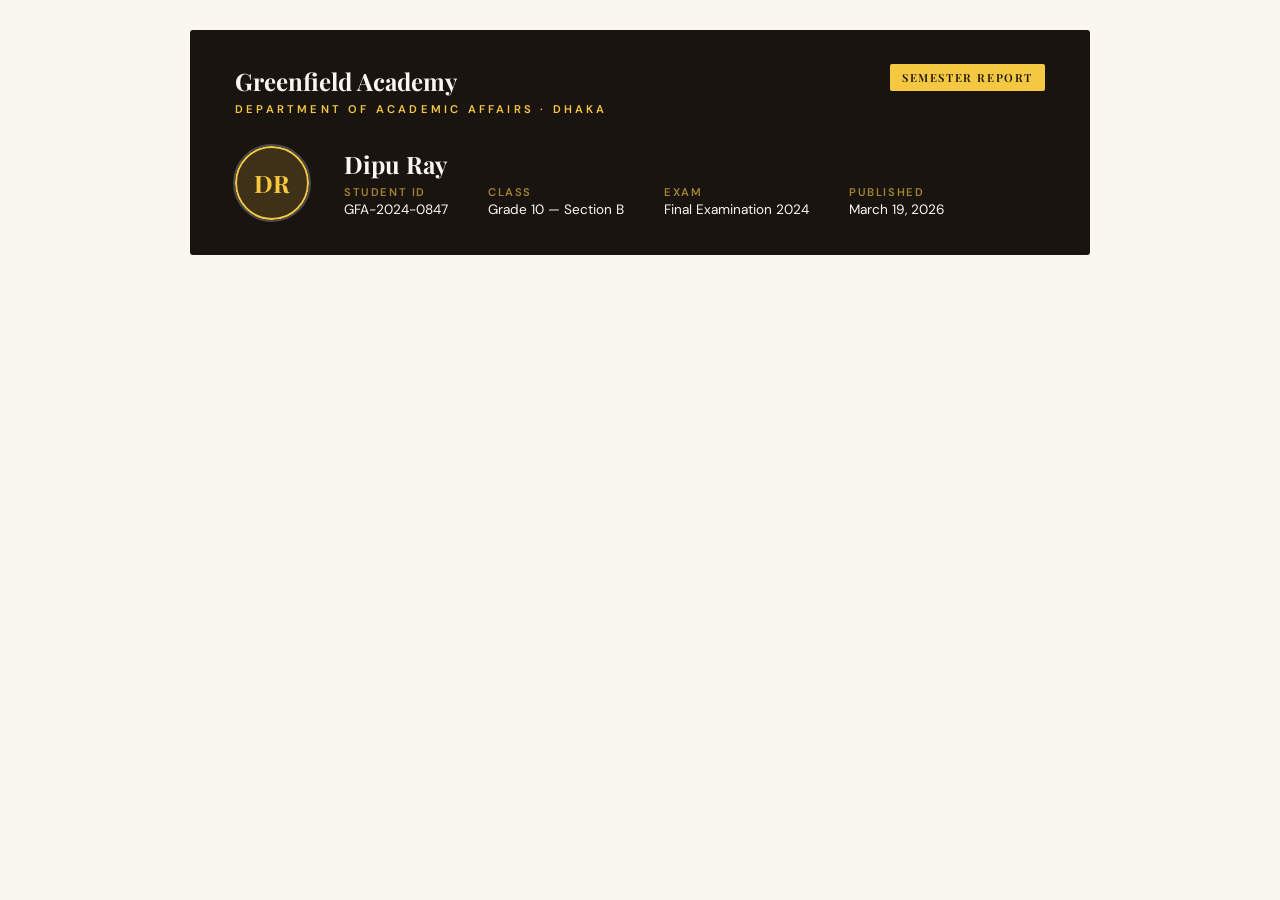
==== b. student-result-page/index.html @ 96089236 "Add first section codes" ====
<!DOCTYPE html>
<html lang="en">

<head>
    <meta charset="UTF-8">
    <meta name="viewport" content="width=device-width, initial-scale=1.0">
    <title>Student Result</title>

    <!-- Playfair Display Fonts -->
    <link rel="preconnect" href="https://fonts.googleapis.com">
    <link rel="preconnect" href="https://fonts.gstatic.com" crossorigin>
    <link href="https://fonts.googleapis.com/css2?family=Playfair+Display:ital,wght@0,400..900;1,400..900&display=swap"
        rel="stylesheet">

    <!-- DM Sans -->
    <link rel="preconnect" href="https://fonts.googleapis.com">
    <link rel="preconnect" href="https://fonts.gstatic.com" crossorigin>
    <link
        href="https://fonts.googleapis.com/css2?family=DM+Sans:ital,opsz,wght@0,9..40,100..1000;1,9..40,100..1000&display=swap"
        rel="stylesheet">

    <!-- To add my css file -->
    <link rel="stylesheet" href="style.css">
</head>

<body>
    <main>
        <section class="section-one">
            <div class="academy-name">
                <div class="left">
                    <h1>Greenfield Academy</h1>
                    <p>Department of Academic Affairs · Dhaka</p>
                </div>
                <div class="right">
                    <span>Semester Report</span>
                </div>
            </div>
            <div class="name-container">
                <div class="nm-circle">
                    <h1>DR</h1>
                </div>
                <div class="full-name">
                    <div>
                        <h1>Dipu Ray</h1>
                    </div>
                    <div class="std-info">
                        <div class="sub-std-info">
                            <span>Student ID</span>
                            <p>GFA-2024-0847</p>
                        </div>
                        <div class="sub-std-info">
                            <span>Class</span>
                            <p>Grade 10 — Section B</p>
                        </div>
                        <div class="sub-std-info">
                            <span>Exam</span>
                            <p>Final Examination 2024</p>
                        </div>
                        <div class="sub-std-info">
                            <span>Published</span>
                            <p>March 19, 2026</p>
                        </div>
                    </div>
                </div>
            </div>
        </section>
    </main>
</body>

</html>
---- b. student-result-page/style.css ----
:root {
    --color-1: #ffffff;
    --color-2: #faf6f0;
    --color-3: #1a1410;
    --color-4: #f5c842;
    --playfair-font: "Playfair Display", serif;
    --dm-sans-font: "DM Sans", sans-serif;
}

* {
    margin: 0;
    padding: 0;
    box-sizing: border-box;
}

body {
    background-color: var(--color-2);
}

main {
    width: 900px;
    margin: 30px auto;
}

/* Section 1 */
.section-one {
    font-family: var(--playfair-font);
    background-color: var(--color-3);
    color: var(--color-2);
    padding: 35px 45px;
    border-radius: 3px;
}

.section-one .academy-name {
    display: flex;
    justify-content: space-between;
}

.section-one .academy-name .left h1 {
    font-size: 1.5rem;
}

.section-one .academy-name .left p {
    text-transform: uppercase;
    font-size: .7rem;
    color: var(--color-4);
    letter-spacing: .2rem;
    font-weight: 600;
    font-family: var(--dm-sans-font);
    margin-top: 5px;
}

.section-one .academy-name .right span {
    text-transform: uppercase;
    background-color: var(--color-4);
    color: var(--color-3);
    font-size: .7rem;
    font-weight: 600;
    letter-spacing: .1rem;
    padding: 6px 12px;
    border-radius: 2px;
}

.name-container {
    display: flex;
    gap: 35px;
    align-items: center;
    margin-top: 30px;
}

.name-container .nm-circle {
    border: 2px solid #f5c842;
    display: flex;
    align-items: center;
    justify-content: center;
    width: 60px;
    height: 60px;
    border-radius: 50px;
    padding: 35px;
    outline: 2px solid #4a4a49;
    color: var(--color-4);
    background-color: #f5c84229;
}

.full-name {
    display: flex;
    flex-direction: column;
}

.std-info {
    display: flex;
    font-family: var(--dm-sans-font);
    gap: 40px;
}

.std-info .sub-std-info span {
    color: #f5c8429d;
    text-transform: uppercase;
    font-size: .7rem;
    font-weight: 600;
    letter-spacing: .1rem;
}

.std-info .sub-std-info p {
    font-size: .85rem;
}
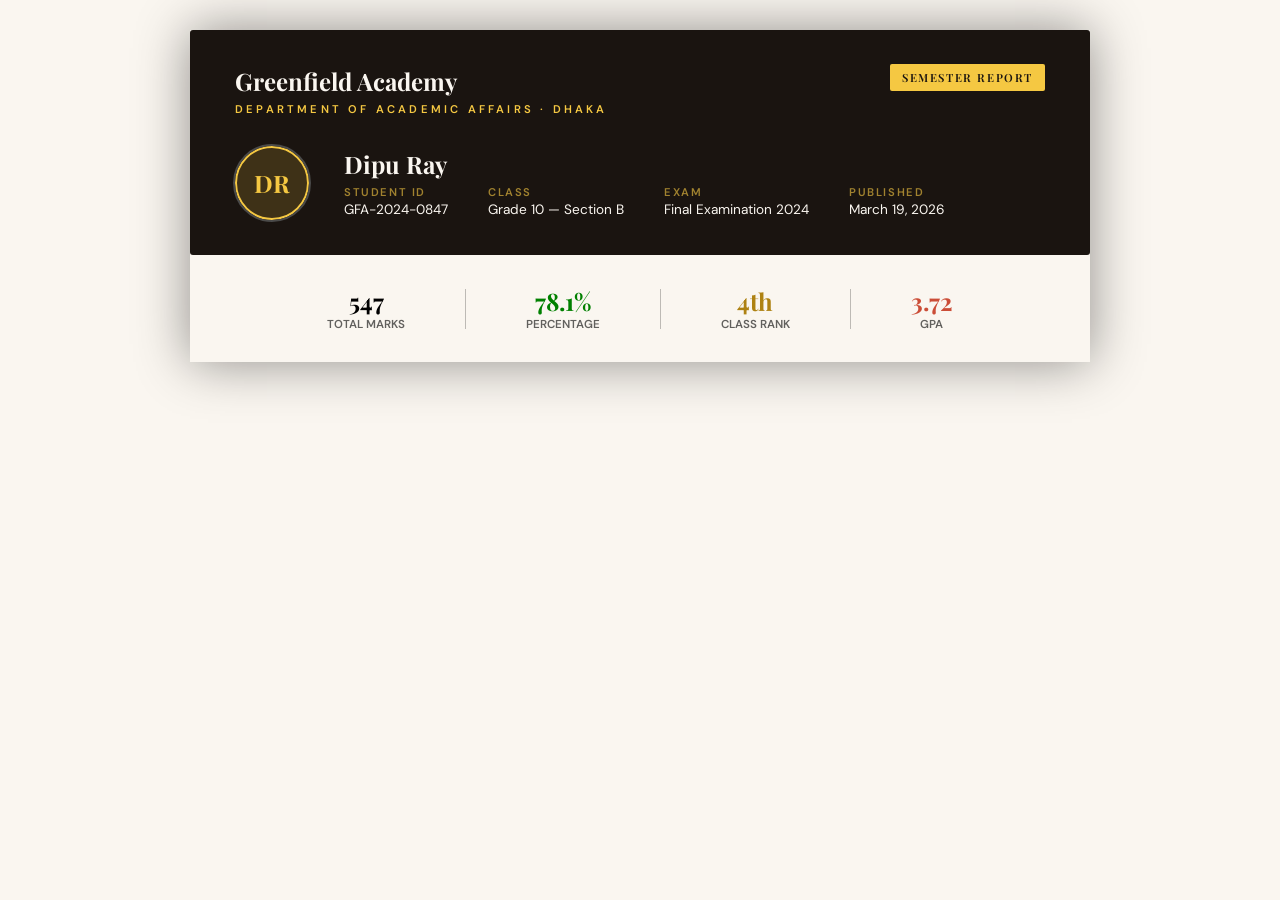
==== commit 0f8cc269: "Developed second section" ====
--- a/b. student-result-page/index.html
+++ b/b. student-result-page/index.html
@@ -25,6 +25,8 @@
 
 <body>
     <main>
+
+        <!--Start Section One -->
         <section class="section-one">
             <div class="academy-name">
                 <div class="left">
@@ -64,6 +66,31 @@
                 </div>
             </div>
         </section>
+        <!--End Section One -->
+
+        <!--Start Section Two -->
+        <section class="section-two">
+            <div class="numeric-container">
+                <h1 class="marks">547</h1>
+                <p>Total Marks</p>
+            </div>
+            <div class="vertical-bar"></div>
+            <div class="numeric-container">
+                <h1 class="percentage">78.1%</h1>
+                <p>Percentage</p>
+            </div>
+            <div class="vertical-bar"></div>
+            <div class="numeric-container">
+                <h1 class="cls-rank">4th</h1>
+                <p>Class Rank</p>
+            </div>
+            <div class="vertical-bar"></div>
+            <div class="numeric-container">
+                <h1 class="gpa">3.72</h1>
+                <p>GPA</p>
+            </div>
+        </section>
+        <!--End Section Two -->
     </main>
 </body>
 
--- a/b. student-result-page/style.css
+++ b/b. student-result-page/style.css
@@ -20,9 +20,10 @@
 main {
     width: 900px;
     margin: 30px auto;
+    box-shadow: 0 0 50px 0px #0000006e;
 }
 
-/* Section 1 */
+/* Start Section One */
 .section-one {
     font-family: var(--playfair-font);
     background-color: var(--color-3);
@@ -103,4 +104,52 @@
 
 .std-info .sub-std-info p {
     font-size: .85rem;
-}+}
+/* End Section One */
+
+/* Start Section Two */
+.section-two {
+    background-color: var(--color-2);
+    display: flex;
+    justify-content: center;
+    align-items: center;
+    gap: 60px;
+    text-align: center;
+    padding: 30px 0;
+}
+
+.numeric-container h1 {
+    font-family: var(--playfair-font);
+}
+
+.numeric-container .marks {
+    color: #000000;
+}
+
+.numeric-container .percentage {
+    color: #008000;
+}
+
+.numeric-container .cls-rank {
+    color: #ae8213;
+}
+
+.numeric-container .gpa {
+    color: #cb4d37;
+}
+
+.numeric-container p {
+    font-family: var(--dm-sans-font);
+    text-transform: uppercase;
+    font-weight: 600;
+    font-size: .72rem;
+    color: #0000009c;
+}
+
+.section-two .vertical-bar {
+    height: 40px;
+    width: .8px;
+    background-color: #0000003e;
+}
+
+/* End Section Two */
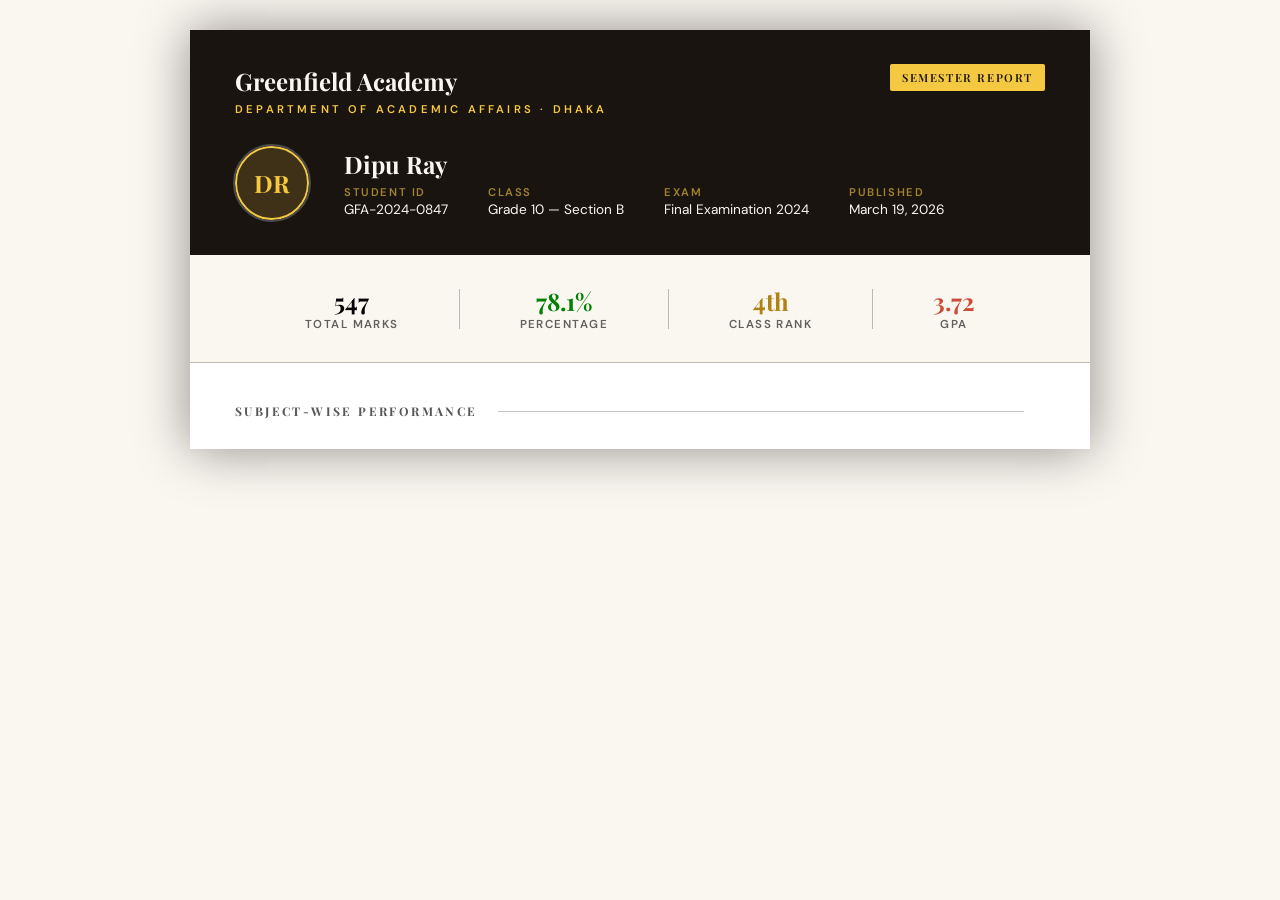
==== commit 7a945701: "Develop on going to third section" ====
--- a/b. student-result-page/index.html
+++ b/b. student-result-page/index.html
@@ -91,6 +91,17 @@
             </div>
         </section>
         <!--End Section Two -->
+
+        <!--Start Section Three -->
+        <section class="section-three">
+            <div class="perform-container">
+                <div class="left">
+                    <h2>Subject-wise performance</h2>
+                </div>
+                <div class="right"></div>
+            </div>
+        </section>
+        <!--End Section Three -->
     </main>
 </body>
 
--- a/b. student-result-page/style.css
+++ b/b. student-result-page/style.css
@@ -29,7 +29,6 @@
     background-color: var(--color-3);
     color: var(--color-2);
     padding: 35px 45px;
-    border-radius: 3px;
 }
 
 .section-one .academy-name {
@@ -116,6 +115,7 @@
     gap: 60px;
     text-align: center;
     padding: 30px 0;
+    border-bottom: 1px solid #0000003e;
 }
 
 .numeric-container h1 {
@@ -144,6 +144,7 @@
     font-weight: 600;
     font-size: .72rem;
     color: #0000009c;
+    letter-spacing: .09rem;
 }
 
 .section-two .vertical-bar {
@@ -151,5 +152,32 @@
     width: .8px;
     background-color: #0000003e;
 }
+/* End Section Two */
 
-/* End Section Two */+/* Start Section Three */
+.section-three {
+    background-color: var(--color-1);
+}
+
+.perform-container {
+    padding: 40px 45px 30px 45px;
+    display: flex;
+    align-items: center;
+    gap: 20px;
+}
+
+.perform-container .left h2 {
+    font-size: .75rem;
+    text-transform: uppercase;
+    color: #000000a9;
+    font-family: var(--playfair-font);
+    letter-spacing: .15rem;
+}
+
+.perform-container .right {
+    width: 65%;
+    height: 1px;
+    background-color: #0000003b;
+}
+
+/* End Section Three */
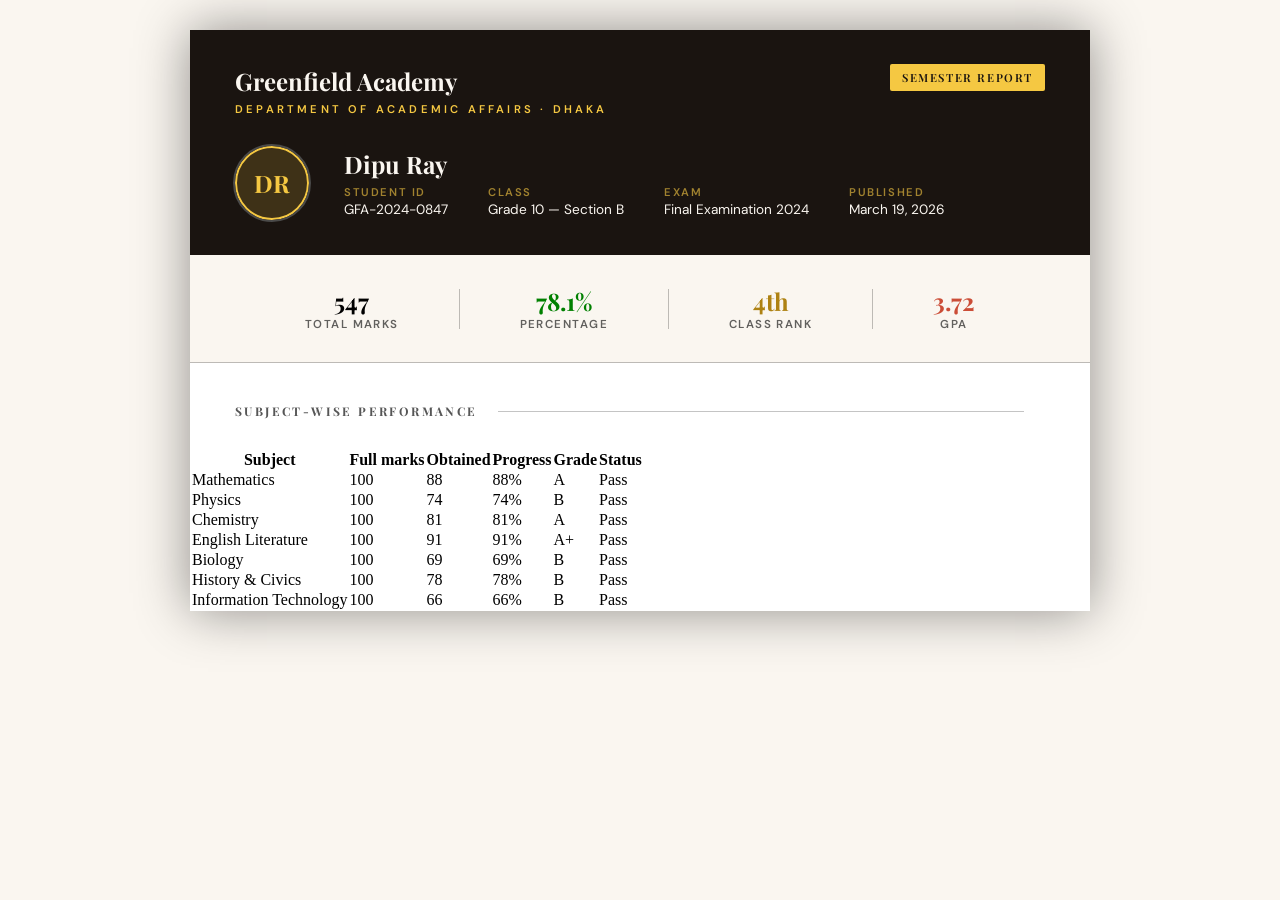
==== commit 304f82cb: "To add table" ====
--- a/b. student-result-page/index.html
+++ b/b. student-result-page/index.html
@@ -100,6 +100,74 @@
                 </div>
                 <div class="right"></div>
             </div>
+            <div class="table-container">
+                <table>
+                    <tr>
+                        <th>Subject</th>
+                        <th>Full marks</th>
+                        <th>Obtained</th>
+                        <th>Progress</th>
+                        <th>Grade</th>
+                        <th>Status</th>
+                    </tr>
+                    <tr>
+                        <td>Mathematics</td>
+                        <td>100</td>
+                        <td>88</td>
+                        <td>88%</td>
+                        <td>A</td>
+                        <td>Pass</td>
+                    </tr>
+                    <tr>
+                        <td>Physics</td>
+                        <td>100</td>
+                        <td>74</td>
+                        <td>74%</td>
+                        <td>B</td>
+                        <td>Pass</td>
+                    </tr>
+                    <tr>
+                        <td>Chemistry</td>
+                        <td>100</td>
+                        <td>81</td>
+                        <td>81%</td>
+                        <td>A</td>
+                        <td>Pass</td>
+                    </tr>
+                    <tr>
+                        <td>English Literature</td>
+                        <td>100</td>
+                        <td>91</td>
+                        <td>91%</td>
+                        <td>A+</td>
+                        <td>Pass</td>
+                    </tr>
+                    <tr>
+                        <td>Biology</td>
+                        <td>100</td>
+                        <td>69</td>
+                        <td>69%</td>
+                        <td>B</td>
+                        <td>Pass</td>
+                    </tr>
+                    <tr>
+                        <td>History & Civics</td>
+                        <td>100</td>
+                        <td>78</td>
+                        <td>78%</td>
+                        <td>B</td>
+                        <td>Pass</td>
+                    </tr>
+                    <tr>
+                        <td>Information Technology</td>
+                        <td>100</td>
+                        <td>66</td>
+                        <td>66%</td>
+                        <td>B</td>
+                        <td>Pass</td>
+                    </tr>
+                </table>
+            </div>
         </section>
         <!--End Section Three -->
     </main>
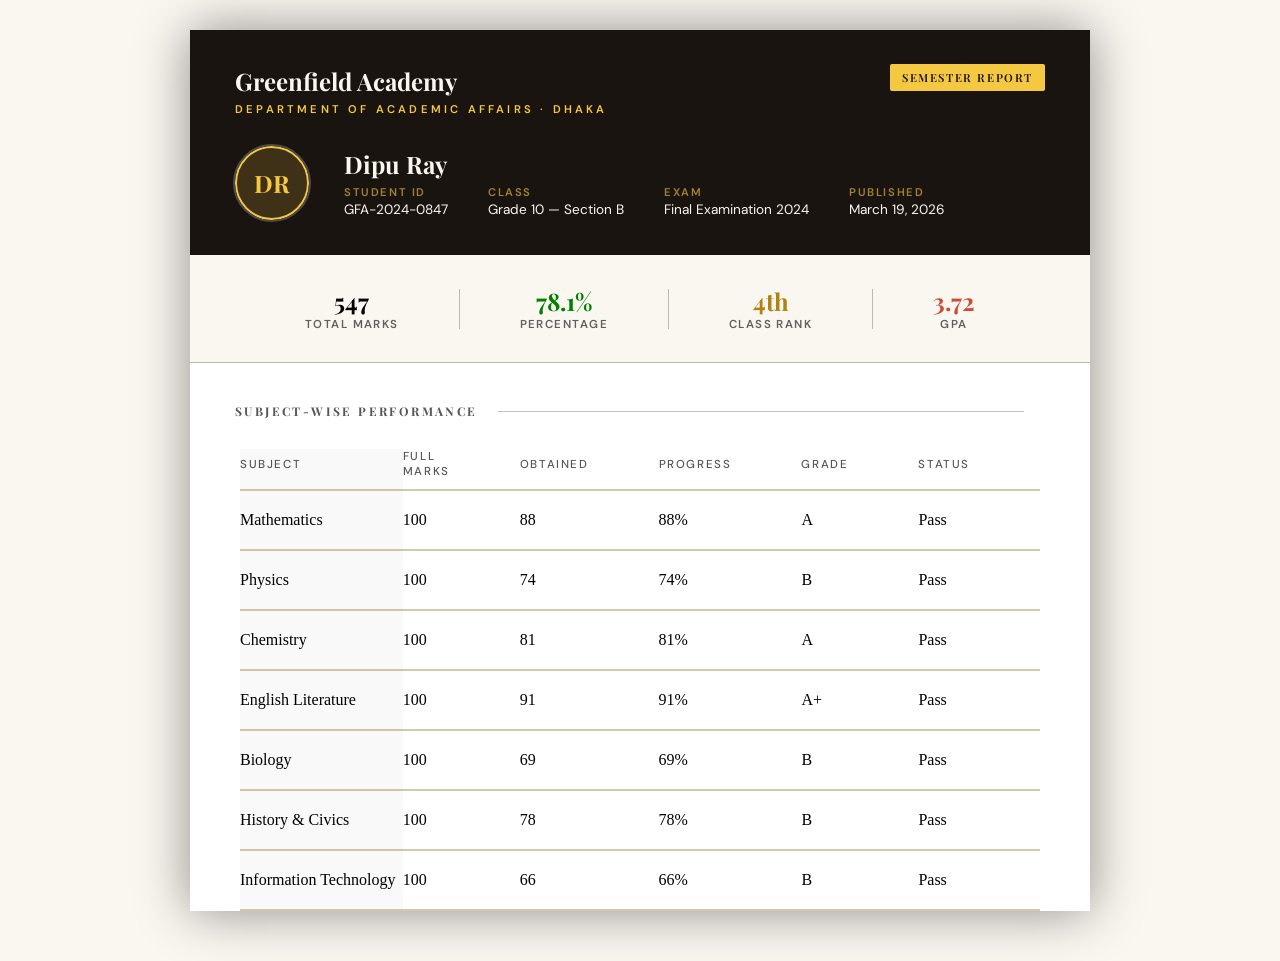
==== commit 6bccd2c2: "Make styling for table" ====
--- a/b. student-result-page/index.html
+++ b/b. student-result-page/index.html
@@ -94,17 +94,21 @@
 
         <!--Start Section Three -->
         <section class="section-three">
+
+            <!-- Performance Container -->
             <div class="perform-container">
                 <div class="left">
                     <h2>Subject-wise performance</h2>
                 </div>
                 <div class="right"></div>
             </div>
+
+            <!-- Table Container -->
             <div class="table-container">
                 <table>
                     <tr>
                         <th>Subject</th>
-                        <th>Full marks</th>
+                        <th>Full <br> marks</th>
                         <th>Obtained</th>
                         <th>Progress</th>
                         <th>Grade</th>
--- a/b. student-result-page/style.css
+++ b/b. student-result-page/style.css
@@ -104,6 +104,7 @@
 .std-info .sub-std-info p {
     font-size: .85rem;
 }
+
 /* End Section One */
 
 /* Start Section Two */
@@ -152,6 +153,7 @@
     width: .8px;
     background-color: #0000003e;
 }
+
 /* End Section Two */
 
 /* Start Section Three */
@@ -159,6 +161,7 @@
     background-color: var(--color-1);
 }
 
+/* Performance Container */
 .perform-container {
     padding: 40px 45px 30px 45px;
     display: flex;
@@ -180,4 +183,39 @@
     background-color: #0000003b;
 }
 
+/* Table Container */
+.table-container {
+    margin: 0 50px 50px 50px;
+}
+
+.table-container table {
+    border-collapse: collapse;
+}
+
+.table-container table tr th {
+    font-family: var(--dm-sans-font);
+    text-transform: uppercase;
+    font-size: .72rem;
+    letter-spacing: .1rem;
+    color: #000000a9;
+    font-weight: 500;
+    padding: 0 70px 10px 0;
+    border-bottom: 2px solid #7c5d0f55;
+    text-align: left;
+}
+
+.table-container table tr td {
+    padding: 20px 0;
+    border-bottom: 2px solid #7c5d0f55;
+}
+
+tr td:nth-child(1) {
+    /* background-color: red; */
+}
+
+td:first-child, th:first-child {
+    width: 300px; /* আপনার প্রয়োজনমতো পিক্সেল বা পারসেন্টেজ (%) দিন */
+    background-color: #f9f9f9; /* আলাদা বোঝানোর জন্য হালকা কালার দিতে পারেন */
+}
+
 /* End Section Three */
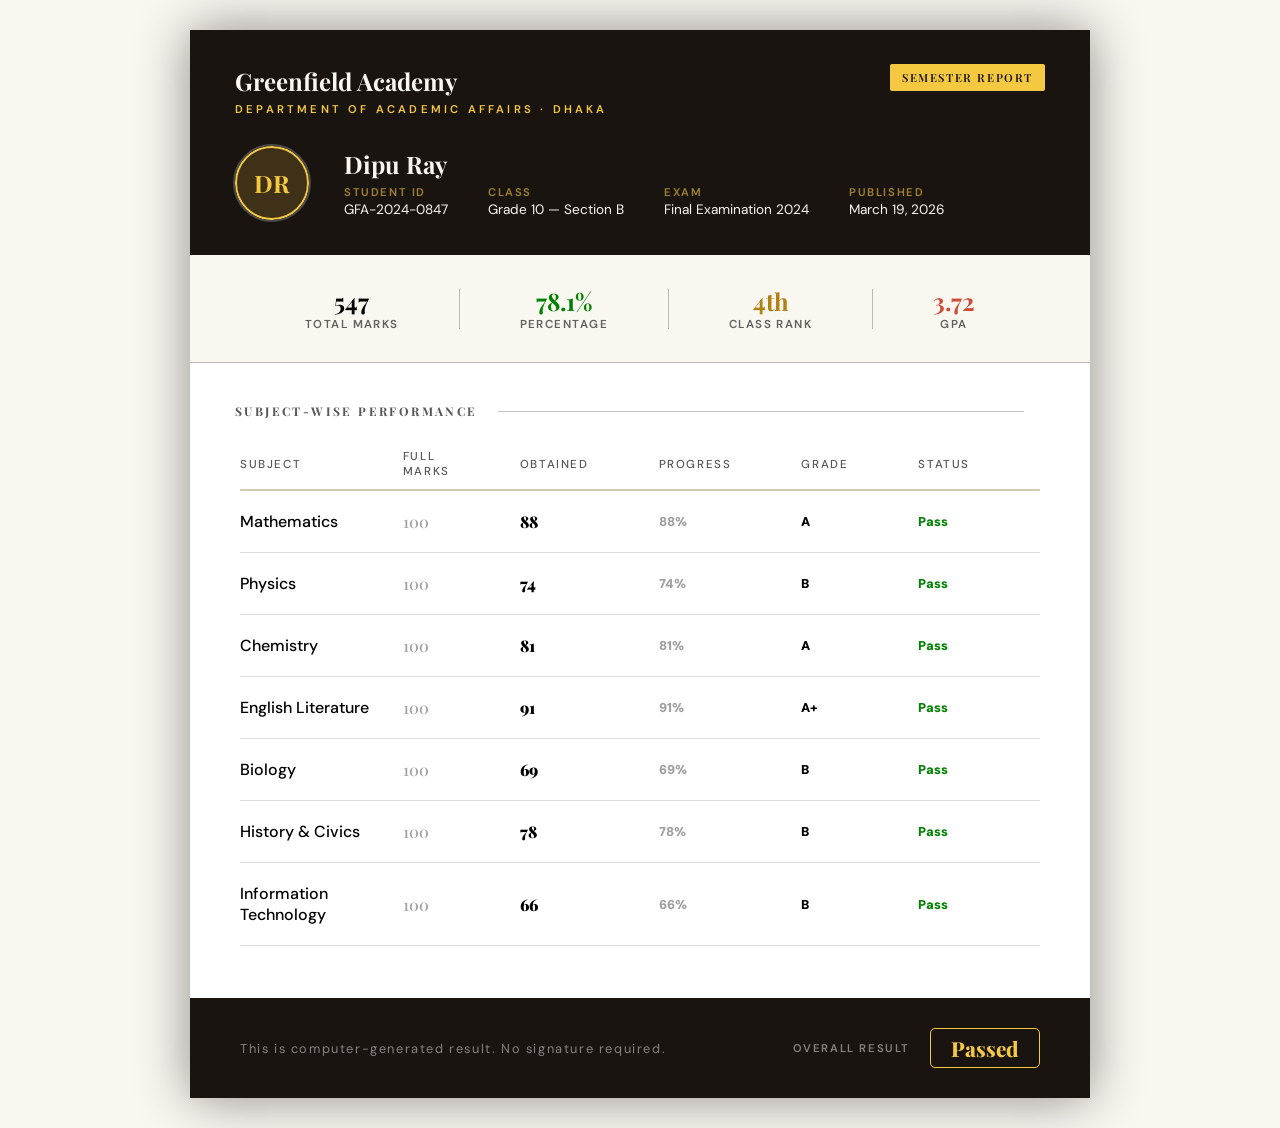
==== commit cdc8bb47: "Developed section four and done the work" ====
--- a/b. student-result-page/index.html
+++ b/b. student-result-page/index.html
@@ -172,8 +172,23 @@
                     </tr>
                 </table>
             </div>
+
+            <!-- Make Space at bottom -->
+            <div class="space-bottom"></div>
         </section>
         <!--End Section Three -->
+
+        <!--Start Section Four -->
+        <section class="section-four">
+            <div class="left">
+                <p>This is computer-generated result. No signature required.</p>
+            </div>
+            <div class="right">
+                <a class="result-btn" href="">Overall result</a>
+                <a class="passed-btn" href="">Passed</a>
+            </div>
+        </section>
+        <!--End Section Four -->
     </main>
 </body>
 
--- a/b. student-result-page/style.css
+++ b/b. student-result-page/style.css
@@ -206,16 +206,105 @@
 
 .table-container table tr td {
     padding: 20px 0;
-    border-bottom: 2px solid #7c5d0f55;
+    border-bottom: 1px solid #00000020;
 }
 
 tr td:nth-child(1) {
-    /* background-color: red; */
-}
-
-td:first-child, th:first-child {
-    width: 300px; /* আপনার প্রয়োজনমতো পিক্সেল বা পারসেন্টেজ (%) দিন */
-    background-color: #f9f9f9; /* আলাদা বোঝানোর জন্য হালকা কালার দিতে পারেন */
-}
-
-/* End Section Three */+    font-family: var(--dm-sans-font);
+    font-size: 1rem;
+    font-weight: 500;
+}
+
+tr td:nth-child(2) {
+    font-family: var(--playfair-font);
+    font-size: 1rem;
+    font-weight: 500;
+    color: #00000060;
+}
+
+tr td:nth-child(3) {
+    font-family: var(--playfair-font);
+    font-size: 1rem;
+    font-weight: 900;
+}
+
+tr td:nth-child(4) {
+    font-family: var(--dm-sans-font);
+    font-size: .8rem;
+    font-weight: 900;
+    color: #00000060;
+}
+
+tr td:nth-child(5) {
+    font-family: var(--dm-sans-font);
+    font-size: .8rem;
+    font-weight: 900;
+}
+
+tr td:nth-child(6) {
+    font-family: var(--dm-sans-font);
+    font-size: .8rem;
+    font-weight: 900;
+    color: #008000;
+}
+
+/* Space at bottom */
+.section-three .space-bottom {
+    padding: 1px;
+}
+
+/* End Section Three */
+
+/* Start Section Four */
+.section-four {
+    background-color: var(--color-3);
+    color: #ffffff78;
+    font-family: var(--dm-sans-font);
+    display: flex;
+    justify-content: space-between;
+    align-items: center;
+    padding: 30px 50px;
+}
+
+.section-four .left p {
+    font-size: .8rem;
+    letter-spacing: .1rem;
+}
+
+.section-four .right {
+    display: flex;
+    gap: 20px;
+    align-items: center;
+}
+
+.section-four .right .result-btn {
+    text-decoration: none;
+    color: #ffffff78;
+    font-size: .7rem;
+    text-transform: uppercase;
+    font-weight: 600;
+    letter-spacing: .1rem;
+    transition: all ease .5s;
+}
+
+.section-four .right .result-btn:hover {
+    color: #ffffffbd;
+}
+
+.section-four .right .passed-btn {
+    font-family: var(--playfair-font);
+    text-decoration: none;
+    color: var(--color-4);
+    border: 1px solid var(--color-4);
+    font-weight: 800;
+    font-size: 1.3rem;
+    padding: 5px 20px;
+    border-radius: 5px;
+    transition: all ease .5s;
+}
+
+.section-four .right .passed-btn:hover {
+    background-color: #daa52030
+}
+
+/* End Section Four */
